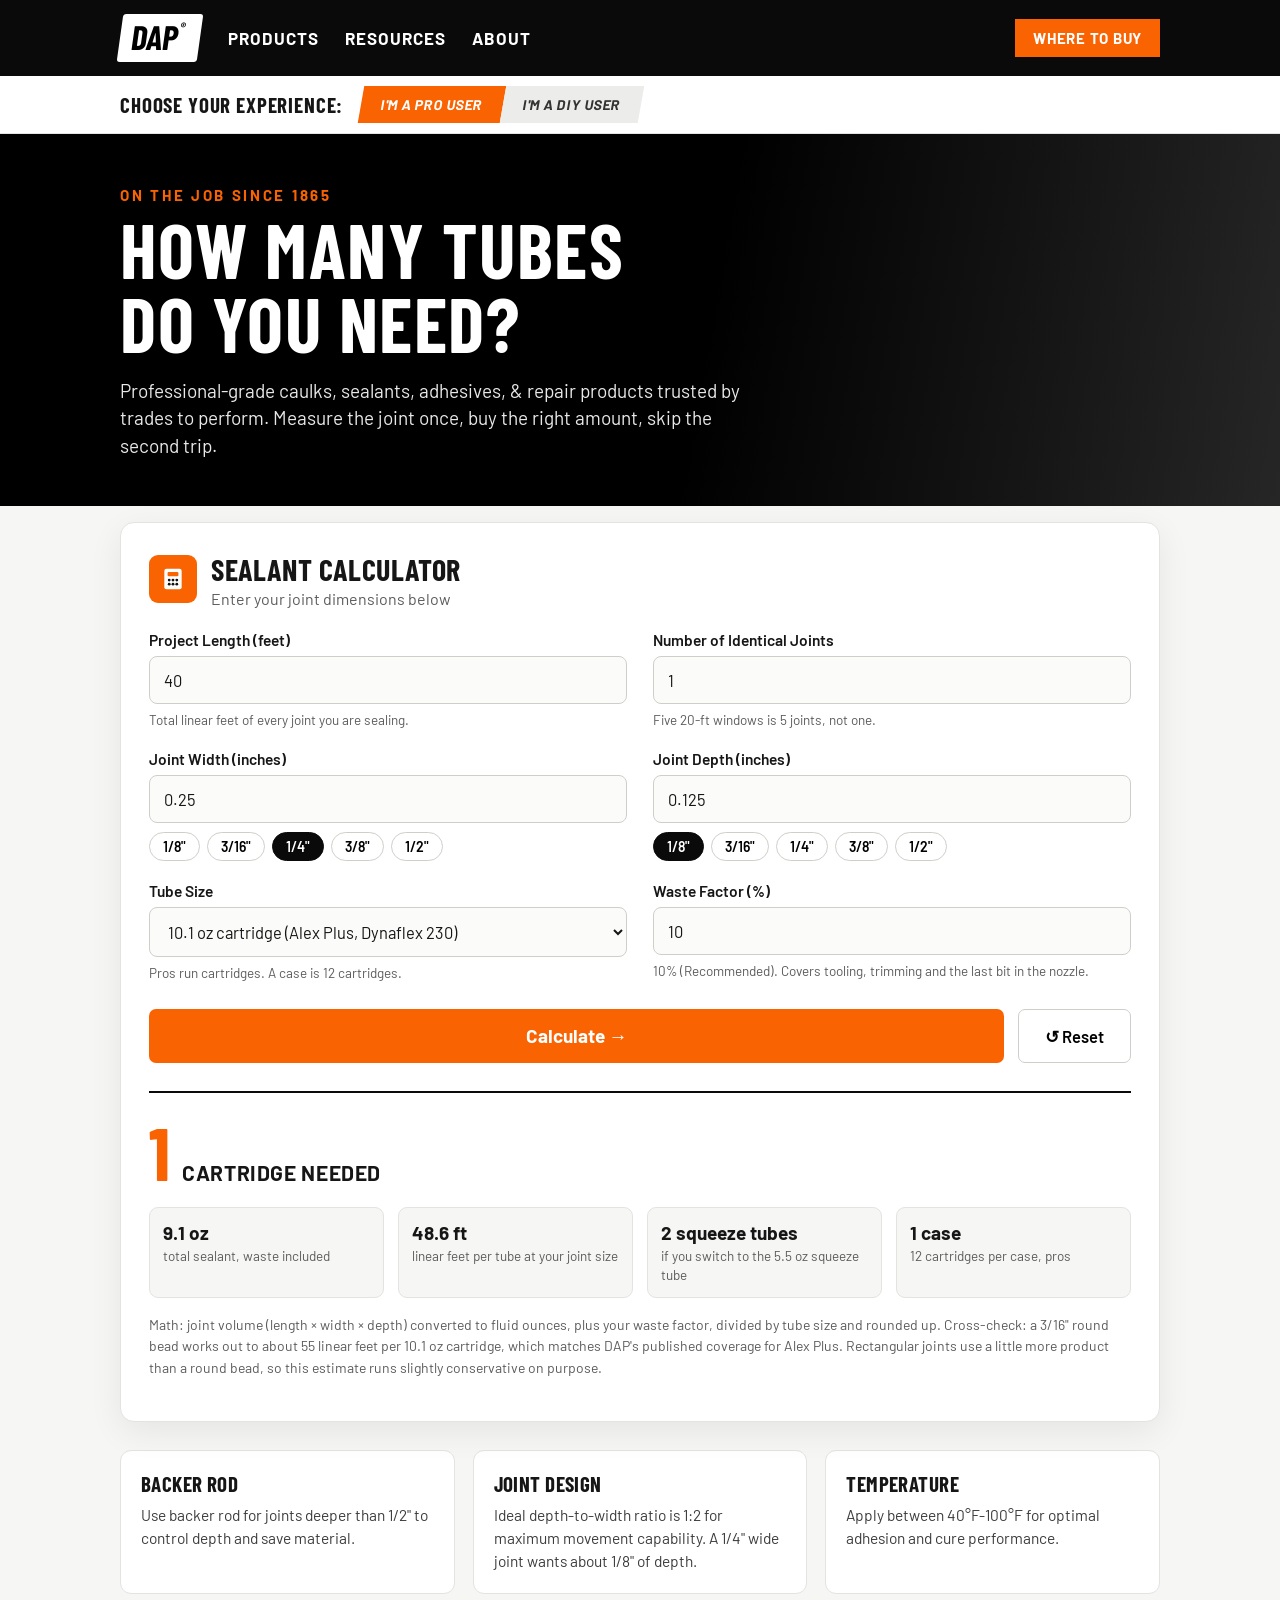
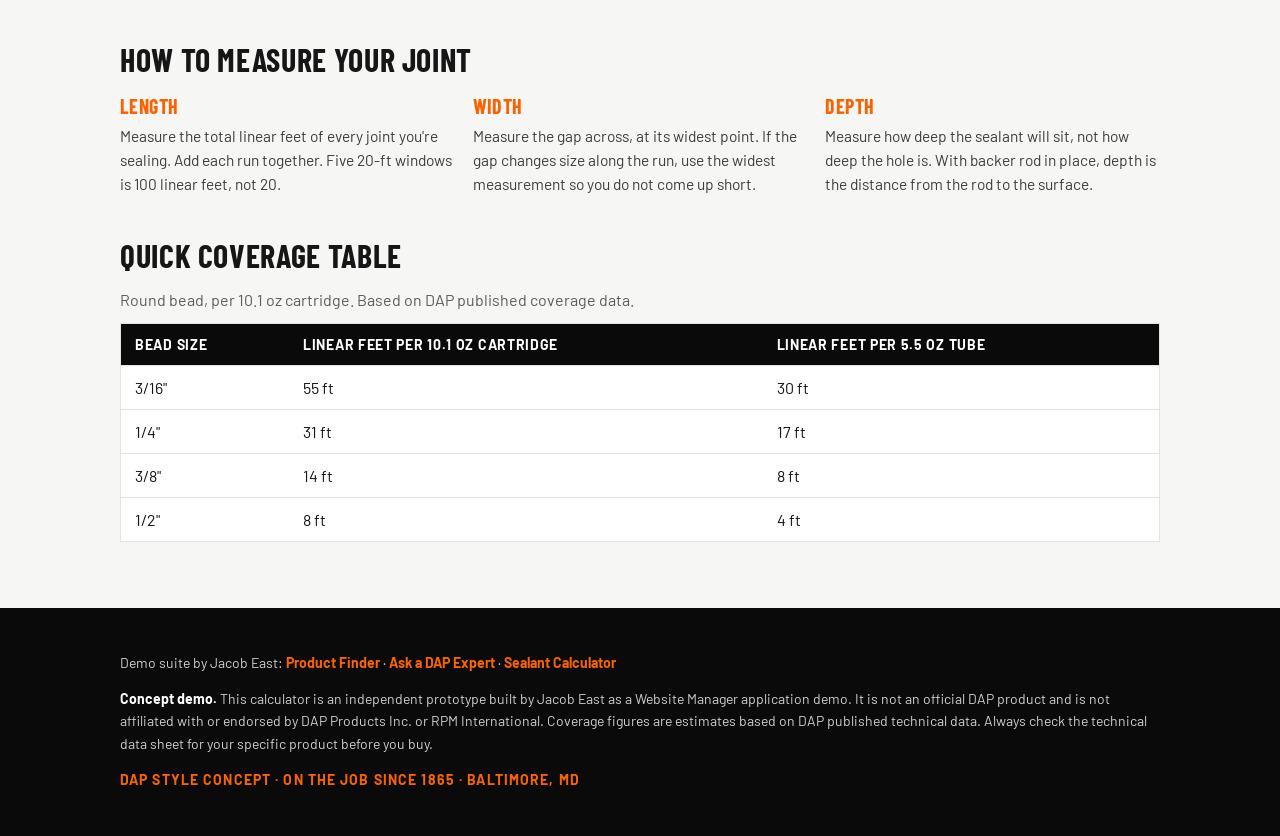
==== calculator/index.html @ 582e97b7 "DAP Website Manager application mini site" ====
<!DOCTYPE html>
<html lang="en">
<head>
<meta charset="UTF-8">
<meta name="viewport" content="width=device-width, initial-scale=1.0">
<title>DAP Sealant Calculator - How Many Tubes Do You Need?</title>
<meta name="description" content="Free sealant and caulk calculator in the DAP brand style. Enter your joint length, width and depth to get exact tube counts for 10.1 oz cartridges and 5.5 oz squeeze tubes, using DAP published coverage data.">
<link rel="preconnect" href="https://fonts.googleapis.com">
<link rel="preconnect" href="https://fonts.gstatic.com" crossorigin>
<link href="https://fonts.googleapis.com/css2?family=Barlow+Condensed:wght@600;700&family=Barlow:wght@400;500;600;700&display=swap" rel="stylesheet">
<link rel="stylesheet" href="styles.css">
</head>
<body>

<header class="site-header">
  <div class="wrap header-in">
    <div class="logo" aria-label="DAP style logo">DAP<span class="logo-r">®</span></div>
    <nav class="main-nav" aria-label="Main">
      <span>Products</span><span>Resources</span><span>About</span>
    </nav>
    <div class="header-cta">Where to Buy</div>
  </div>
  <div class="experience-bar">
    <div class="wrap exp-in">
      <span class="exp-label">Choose your experience:</span>
      <div class="exp-toggle" role="group" aria-label="Experience">
        <button type="button" id="expPro" class="exp-btn active">I'm a Pro User</button>
        <button type="button" id="expDiy" class="exp-btn">I'm a DIY User</button>
      </div>
    </div>
  </div>
</header>

<section class="hero">
  <div class="wrap">
    <p class="hero-kicker">On the job since 1865</p>
    <h1>How many tubes<br>do you need?</h1>
    <p class="hero-sub">Professional-grade caulks, sealants, adhesives, &amp; repair products trusted by trades to perform. Measure the joint once, buy the right amount, skip the second trip.</p>
  </div>
</section>

<main class="wrap">
  <section class="calc-card" aria-labelledby="calcTitle">
    <div class="calc-head">
      <div class="calc-icon" aria-hidden="true">
        <svg viewBox="0 0 24 24" width="26" height="26" fill="none"><rect x="4" y="2.5" width="16" height="19" rx="2" fill="#fff"/><rect x="7" y="5.5" width="10" height="4" rx="1" fill="#f96302"/><g fill="#111"><circle cx="8.5" cy="13" r="1.3"/><circle cx="12" cy="13" r="1.3"/><circle cx="15.5" cy="13" r="1.3"/><circle cx="8.5" cy="16.8" r="1.3"/><circle cx="12" cy="16.8" r="1.3"/><circle cx="15.5" cy="16.8" r="1.3"/></g></svg>
      </div>
      <div>
        <h2 id="calcTitle">Sealant Calculator</h2>
        <p>Enter your joint dimensions below</p>
      </div>
    </div>

    <form id="calcForm" novalidate>
      <div class="grid">
        <div class="field">
          <label for="length">Project Length (feet)</label>
          <input type="number" id="length" inputmode="decimal" min="0" step="any" placeholder="e.g. 40" value="40">
          <p class="hint" id="lengthHint">Total linear feet of every joint you are sealing.</p>
        </div>
        <div class="field">
          <label for="joints">Number of Identical Joints</label>
          <input type="number" id="joints" inputmode="numeric" min="1" step="1" value="1">
          <p class="hint">Five 20-ft windows is 5 joints, not one.</p>
        </div>
        <div class="field">
          <label for="width">Joint Width (inches)</label>
          <input type="number" id="width" inputmode="decimal" min="0" step="any" placeholder="e.g. 0.25" value="0.25">
          <div class="chips" data-target="width">
            <button type="button" data-value="0.125">1/8"</button>
            <button type="button" data-value="0.1875">3/16"</button>
            <button type="button" data-value="0.25" class="chip-on">1/4"</button>
            <button type="button" data-value="0.375">3/8"</button>
            <button type="button" data-value="0.5">1/2"</button>
          </div>
        </div>
        <div class="field">
          <label for="depth">Joint Depth (inches)</label>
          <input type="number" id="depth" inputmode="decimal" min="0" step="any" placeholder="e.g. 0.125" value="0.125">
          <div class="chips" data-target="depth">
            <button type="button" data-value="0.125" class="chip-on">1/8"</button>
            <button type="button" data-value="0.1875">3/16"</button>
            <button type="button" data-value="0.25">1/4"</button>
            <button type="button" data-value="0.375">3/8"</button>
            <button type="button" data-value="0.5">1/2"</button>
          </div>
        </div>
        <div class="field">
          <label for="tube">Tube Size</label>
          <select id="tube">
            <option value="10.1" selected>10.1 oz cartridge (Alex Plus, Dynaflex 230)</option>
            <option value="5.5">5.5 oz squeeze tube (Alex Plus, Kwik Seal Plus)</option>
          </select>
          <p class="hint" id="tubeHint">Pros run cartridges. A case is 12 cartridges.</p>
        </div>
        <div class="field">
          <label for="waste">Waste Factor (%)</label>
          <input type="number" id="waste" inputmode="decimal" min="0" max="50" step="1" value="10">
          <p class="hint">10% (Recommended). Covers tooling, trimming and the last bit in the nozzle.</p>
        </div>
      </div>

      <p class="error" id="error" role="alert" hidden></p>

      <div class="actions">
        <button type="submit" class="btn-calc">Calculate <span aria-hidden="true">→</span></button>
        <button type="button" class="btn-reset" id="resetBtn">↺ Reset</button>
      </div>
    </form>

    <div class="results" id="results" aria-live="polite" hidden>
      <div class="result-main">
        <span class="result-num" id="tubesNeeded">1</span>
        <span class="result-label" id="tubesLabel">cartridge needed</span>
      </div>
      <div class="result-stats">
        <div><strong id="totalOz">0 oz</strong><span>total sealant, waste included</span></div>
        <div><strong id="perTube">0 ft</strong><span>linear feet per tube at your joint size</span></div>
        <div><strong id="altSize">0</strong><span id="altLabel">in the other tube size</span></div>
        <div id="caseRow"><strong id="caseCount">0 cases</strong><span>12 cartridges per case, pros</span></div>
      </div>
      <p class="warning" id="warning" hidden></p>
      <p class="method">Math: joint volume (length × width × depth) converted to fluid ounces, plus your waste factor, divided by tube size and rounded up. Cross-check: a 3/16" round bead works out to about 55 linear feet per 10.1 oz cartridge, which matches DAP's published coverage for Alex Plus. Rectangular joints use a little more product than a round bead, so this estimate runs slightly conservative on purpose.</p>
    </div>
  </section>

  <section class="tips">
    <article>
      <h3>Backer Rod</h3>
      <p>Use backer rod for joints deeper than 1/2" to control depth and save material.</p>
    </article>
    <article>
      <h3>Joint Design</h3>
      <p>Ideal depth-to-width ratio is 1:2 for maximum movement capability. A 1/4" wide joint wants about 1/8" of depth.</p>
    </article>
    <article>
      <h3>Temperature</h3>
      <p>Apply between 40°F-100°F for optimal adhesion and cure performance.</p>
    </article>
  </section>

  <section class="measure">
    <h2>How to Measure Your Joint</h2>
    <div class="measure-grid">
      <div>
        <h3>Length</h3>
        <p>Measure the total linear feet of every joint you're sealing. Add each run together. Five 20-ft windows is 100 linear feet, not 20.</p>
      </div>
      <div>
        <h3>Width</h3>
        <p>Measure the gap across, at its widest point. If the gap changes size along the run, use the widest measurement so you do not come up short.</p>
      </div>
      <div>
        <h3>Depth</h3>
        <p>Measure how deep the sealant will sit, not how deep the hole is. With backer rod in place, depth is the distance from the rod to the surface.</p>
      </div>
    </div>

    <h2 class="table-title">Quick Coverage Table</h2>
    <p class="table-sub">Round bead, per 10.1 oz cartridge. Based on DAP published coverage data.</p>
    <div class="table-wrap">
      <table>
        <thead><tr><th>Bead size</th><th>Linear feet per 10.1 oz cartridge</th><th>Linear feet per 5.5 oz tube</th></tr></thead>
        <tbody>
          <tr><td>3/16"</td><td>55 ft</td><td>30 ft</td></tr>
          <tr><td>1/4"</td><td>31 ft</td><td>17 ft</td></tr>
          <tr><td>3/8"</td><td>14 ft</td><td>8 ft</td></tr>
          <tr><td>1/2"</td><td>8 ft</td><td>4 ft</td></tr>
        </tbody>
      </table>
    </div>
  </section>
</main>

<footer>
  <div class="wrap">
    <p class="suite">Demo suite by Jacob East: <a href="https://arellaeast.github.io/dap-product-finder/">Product Finder</a> · <a href="https://arellaeast.github.io/dap-ask-an-expert/">Ask a DAP Expert</a> · <a href="https://arellaeast.github.io/dap-sealant-calculator/">Sealant Calculator</a></p>
    <p><strong>Concept demo.</strong> This calculator is an independent prototype built by Jacob East as a Website Manager application demo. It is not an official DAP product and is not affiliated with or endorsed by DAP Products Inc. or RPM International. Coverage figures are estimates based on DAP published technical data. Always check the technical data sheet for your specific product before you buy.</p>
    <p class="foot-line">DAP style concept · On the job since 1865 · Baltimore, MD</p>
  </div>
</footer>

<script src="app.js"></script>
</body>
</html>
---- calculator/styles.css ----
:root{
  --dap-orange:#f96302;
  --dap-orange-dark:#d95400;
  --black:#0a0a0a;
  --ink:#161616;
  --gray:#5c5c5c;
  --line:#e3e3e0;
  --bg:#f6f6f4;
  --card:#ffffff;
}
*{box-sizing:border-box}
body{margin:0;font-family:'Barlow',Arial,sans-serif;color:var(--ink);background:var(--bg)}
.wrap{max-width:1080px;margin:0 auto;padding:0 20px}
h1,h2,h3{font-family:'Barlow Condensed','Arial Narrow',Arial,sans-serif;text-transform:uppercase;letter-spacing:.02em;margin:0}

/* Header, dap.com style: black bar, slanted white logo plaque */
.site-header{background:var(--black);color:#fff}
.header-in{display:flex;align-items:center;gap:28px;padding-top:14px;padding-bottom:14px}
.logo{background:#fff;color:#000;font-family:'Barlow Condensed',Arial,sans-serif;font-weight:700;font-size:34px;line-height:1;padding:6px 16px 8px 12px;transform:skewX(-8deg);border-radius:3px}
.logo-r{font-size:12px;vertical-align:top}
.main-nav{display:flex;gap:26px;font-weight:700;text-transform:uppercase;letter-spacing:.06em;font-size:17px}
.main-nav span{cursor:pointer}
.header-cta{margin-left:auto;background:var(--dap-orange);color:#fff;font-weight:700;text-transform:uppercase;letter-spacing:.05em;padding:10px 18px;font-size:15px}
.experience-bar{background:#fff;color:var(--ink);border-bottom:1px solid var(--line)}
.exp-in{display:flex;align-items:center;gap:18px;padding-top:10px;padding-bottom:10px;flex-wrap:wrap}
.exp-label{font-family:'Barlow Condensed',Arial,sans-serif;font-weight:700;font-size:21px;text-transform:uppercase;letter-spacing:.04em}
.exp-toggle{display:flex}
.exp-btn{border:0;cursor:pointer;font-family:'Barlow',Arial,sans-serif;font-weight:700;text-transform:uppercase;font-size:14px;letter-spacing:.04em;padding:10px 20px;background:#ececea;color:#333;transform:skewX(-10deg)}
.exp-btn.active{background:var(--dap-orange);color:#fff}

/* Hero */
.hero{background:linear-gradient(100deg,#000 55%,#262626);color:#fff;padding:52px 0 46px}
.hero-kicker{color:var(--dap-orange);font-weight:700;text-transform:uppercase;letter-spacing:.18em;margin:0 0 8px;font-size:15px}
.hero h1{font-size:clamp(44px,7vw,76px);line-height:.98;font-weight:700}
.hero-sub{max-width:640px;font-size:19px;line-height:1.45;color:#e8e8e8;margin:16px 0 0}

/* Calculator card */
.calc-card{background:var(--card);border:1px solid var(--line);border-radius:14px;padding:28px;margin:-8px auto 0;position:relative;top:24px;box-shadow:0 10px 34px rgba(0,0,0,.07)}
.calc-head{display:flex;gap:14px;align-items:center;margin-bottom:22px}
.calc-icon{background:var(--dap-orange);border-radius:9px;width:48px;height:48px;display:flex;align-items:center;justify-content:center}
.calc-head h2{font-size:30px}
.calc-head p{margin:2px 0 0;color:var(--gray);font-size:16px}
.grid{display:grid;grid-template-columns:1fr 1fr;gap:20px 26px}
.field label{display:block;font-weight:600;font-size:15.5px;margin-bottom:7px}
.field input,.field select{width:100%;padding:13px 14px;font-size:16.5px;font-family:inherit;border:1.5px solid #cfcfc9;border-radius:8px;background:#fbfbfa;color:var(--ink)}
.field input:focus,.field select:focus{outline:2px solid var(--dap-orange);border-color:var(--dap-orange)}
.hint{margin:7px 0 0;color:var(--gray);font-size:13.5px;line-height:1.4}
.chips{display:flex;gap:7px;margin-top:9px;flex-wrap:wrap}
.chips button{border:1.5px solid #cfcfc9;background:#fff;border-radius:999px;padding:5px 13px;font-size:14px;font-family:inherit;cursor:pointer;font-weight:600}
.chips button.chip-on{background:var(--black);color:#fff;border-color:var(--black)}
.error{background:#fdeceb;color:#8c1d04;border:1px solid #f3b8a6;border-radius:8px;padding:11px 14px;font-weight:600}
.actions{display:flex;gap:14px;margin-top:26px;flex-wrap:wrap}
.btn-calc{flex:1;min-width:220px;background:var(--dap-orange);color:#fff;border:0;border-radius:7px;font-size:19px;font-weight:700;font-family:inherit;padding:15px;cursor:pointer;text-transform:none}
.btn-calc:hover{background:var(--dap-orange-dark)}
.btn-reset{background:#fff;border:1.5px solid #cfcfc9;border-radius:7px;font-size:16.5px;font-weight:600;font-family:inherit;padding:15px 26px;cursor:pointer}
.results{margin-top:28px;border-top:2px solid var(--black);padding-top:22px}
.result-main{display:flex;align-items:baseline;gap:12px}
.result-num{font-family:'Barlow Condensed',Arial,sans-serif;font-size:74px;font-weight:700;line-height:1;color:var(--dap-orange)}
.result-label{font-size:21px;font-weight:700;text-transform:uppercase;letter-spacing:.03em}
.result-stats{display:grid;grid-template-columns:repeat(4,1fr);gap:14px;margin-top:18px}
.result-stats div{background:var(--bg);border:1px solid var(--line);border-radius:9px;padding:13px}
.result-stats strong{display:block;font-size:19px}
.result-stats span{color:var(--gray);font-size:13.5px;line-height:1.35;display:block;margin-top:3px}
.warning{background:#fff6e8;border:1px solid #ecc27a;color:#6d4c00;border-radius:8px;padding:12px 14px;font-weight:600;line-height:1.45}
.method{color:var(--gray);font-size:14px;line-height:1.55;margin-top:16px}

/* Tips + measure */
.tips{display:grid;grid-template-columns:repeat(3,1fr);gap:18px;margin:52px 0 8px}
.tips article{background:var(--card);border:1px solid var(--line);border-radius:11px;padding:20px}
.tips h3{font-size:21px;margin-bottom:7px}
.tips p{margin:0;color:#3d3d3d;line-height:1.5;font-size:15.5px}
.measure{padding:38px 0 20px}
.measure h2{font-size:32px;margin-bottom:16px}
.measure-grid{display:grid;grid-template-columns:repeat(3,1fr);gap:18px}
.measure-grid h3{font-size:20px;color:var(--dap-orange);margin-bottom:6px}
.measure-grid p{margin:0;line-height:1.55;color:#3d3d3d;font-size:15.5px}
.table-title{margin-top:40px}
.table-sub{color:var(--gray);margin:4px 0 14px}
.table-wrap{overflow-x:auto}
table{width:100%;border-collapse:collapse;background:#fff;border:1px solid var(--line)}
th,td{padding:12px 14px;text-align:left;border-bottom:1px solid var(--line);font-size:16px}
th{background:var(--black);color:#fff;text-transform:uppercase;font-size:14px;letter-spacing:.05em}

footer{background:var(--black);color:#cfcfcf;margin-top:46px;padding:30px 0;font-size:14px;line-height:1.6}
footer strong{color:#fff}
.foot-line{color:var(--dap-orange);font-weight:700;text-transform:uppercase;letter-spacing:.08em}
.suite a{color:var(--dap-orange);font-weight:700;text-decoration:none}
.suite a:hover{text-decoration:underline}

@media (max-width:760px){
  .grid{grid-template-columns:1fr}
  .result-stats{grid-template-columns:1fr 1fr}
  .tips,.measure-grid{grid-template-columns:1fr}
  .main-nav{display:none}
  .header-cta{font-size:13px;padding:8px 12px}
  .calc-card{padding:20px}
}
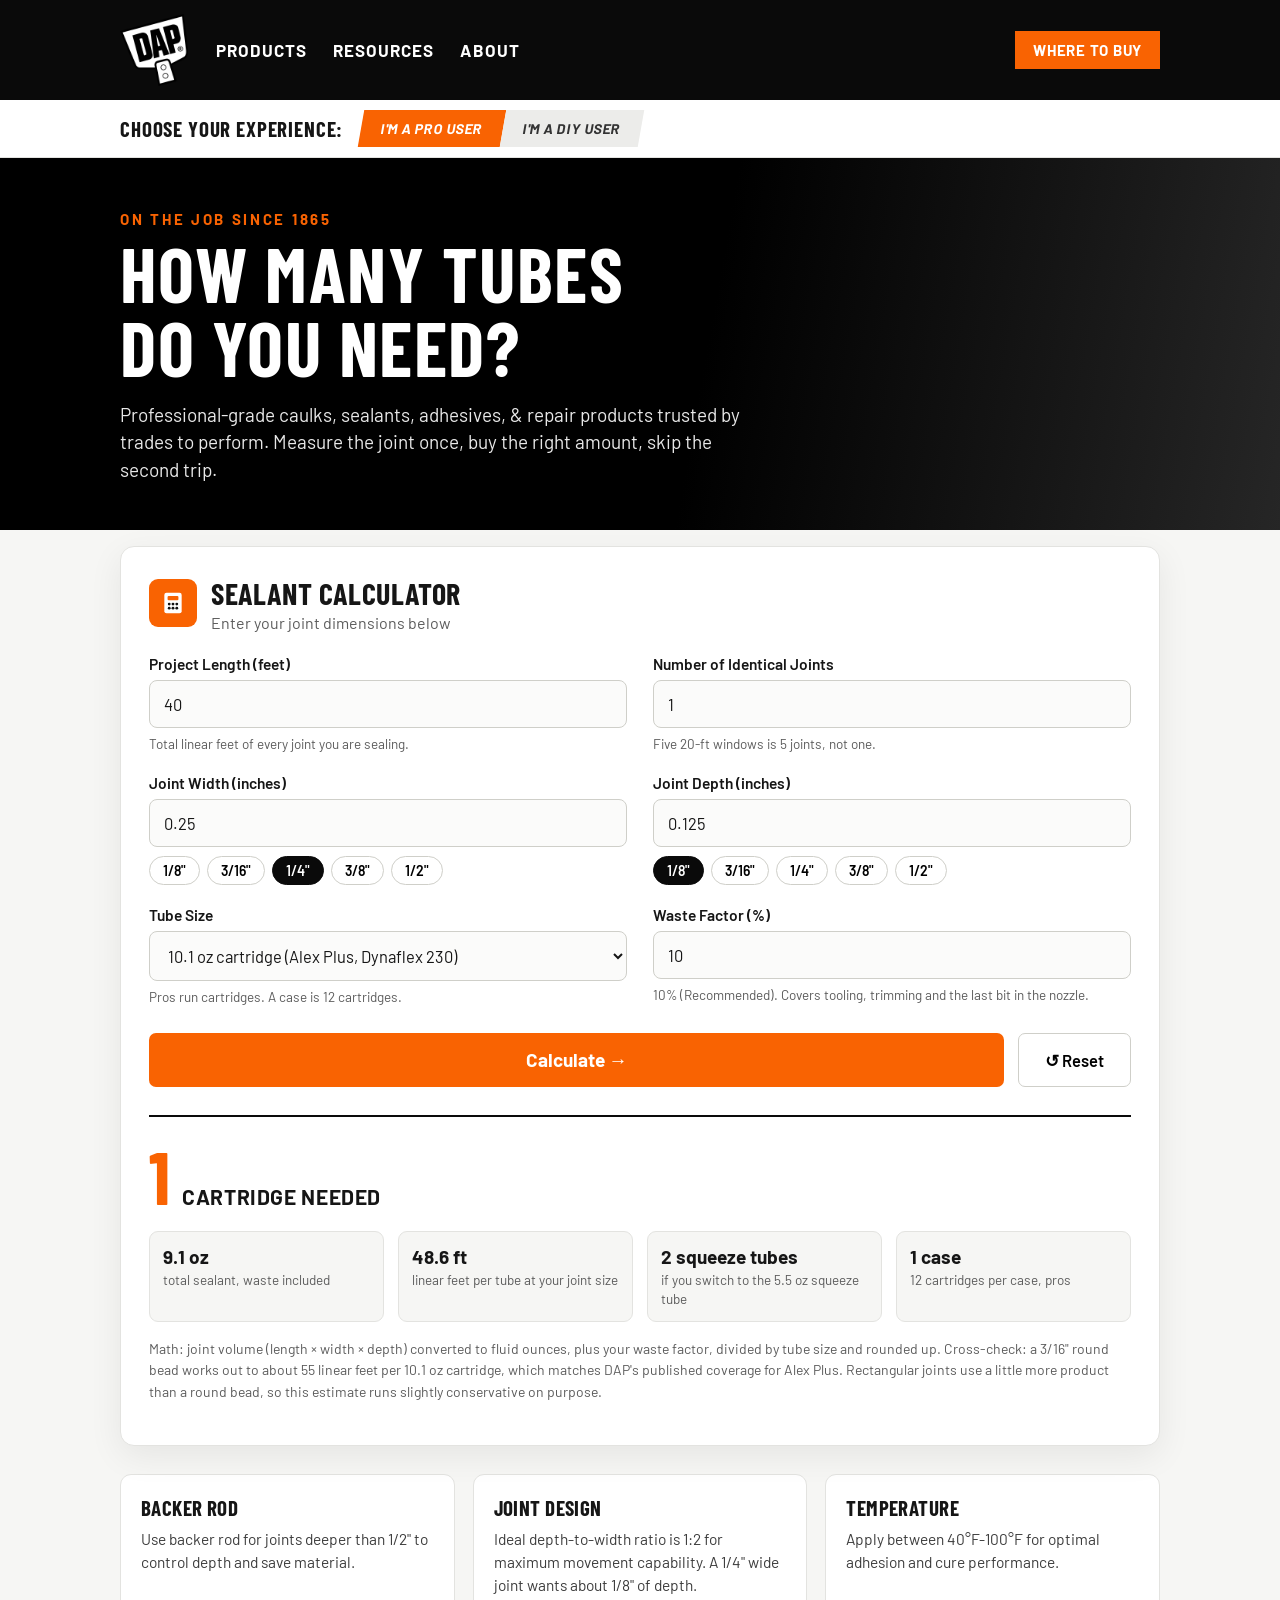
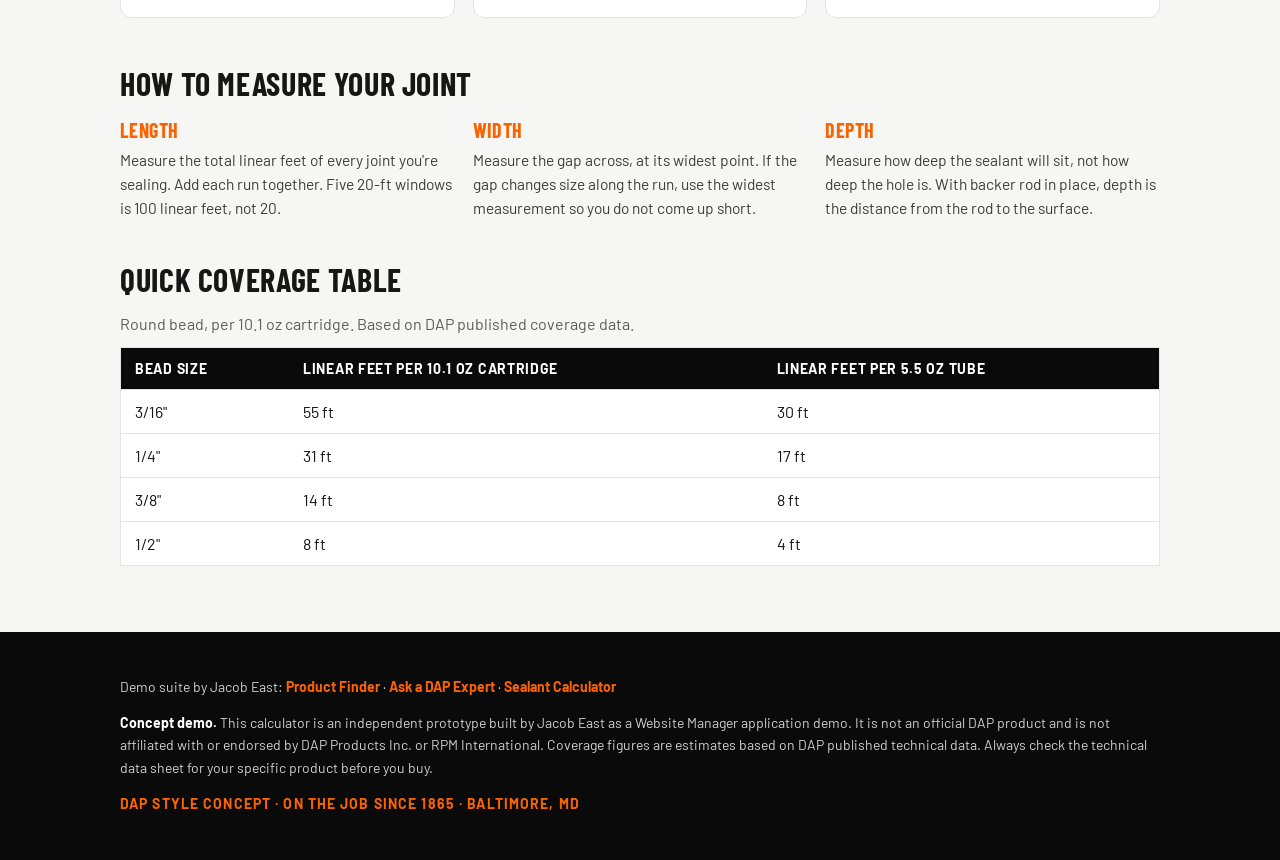
==== commit 63016df2: "Use the official DAP logo asset instead of the CSS recreation" ====
--- a/calculator/index.html
+++ b/calculator/index.html
@@ -14,7 +14,7 @@
 
 <header class="site-header">
   <div class="wrap header-in">
-    <div class="logo" aria-label="DAP style logo">DAP<span class="logo-r">®</span></div>
+    <img class="logo" src="dap-logo.png" alt="DAP">
     <nav class="main-nav" aria-label="Main">
       <span>Products</span><span>Resources</span><span>About</span>
     </nav>
--- a/calculator/styles.css
+++ b/calculator/styles.css
@@ -16,8 +16,7 @@
 /* Header, dap.com style: black bar, slanted white logo plaque */
 .site-header{background:var(--black);color:#fff}
 .header-in{display:flex;align-items:center;gap:28px;padding-top:14px;padding-bottom:14px}
-.logo{background:#fff;color:#000;font-family:'Barlow Condensed',Arial,sans-serif;font-weight:700;font-size:34px;line-height:1;padding:6px 16px 8px 12px;transform:skewX(-8deg);border-radius:3px}
-.logo-r{font-size:12px;vertical-align:top}
+.logo{height:72px;width:auto;display:block}
 .main-nav{display:flex;gap:26px;font-weight:700;text-transform:uppercase;letter-spacing:.06em;font-size:17px}
 .main-nav span{cursor:pointer}
 .header-cta{margin-left:auto;background:var(--dap-orange);color:#fff;font-weight:700;text-transform:uppercase;letter-spacing:.05em;padding:10px 18px;font-size:15px}
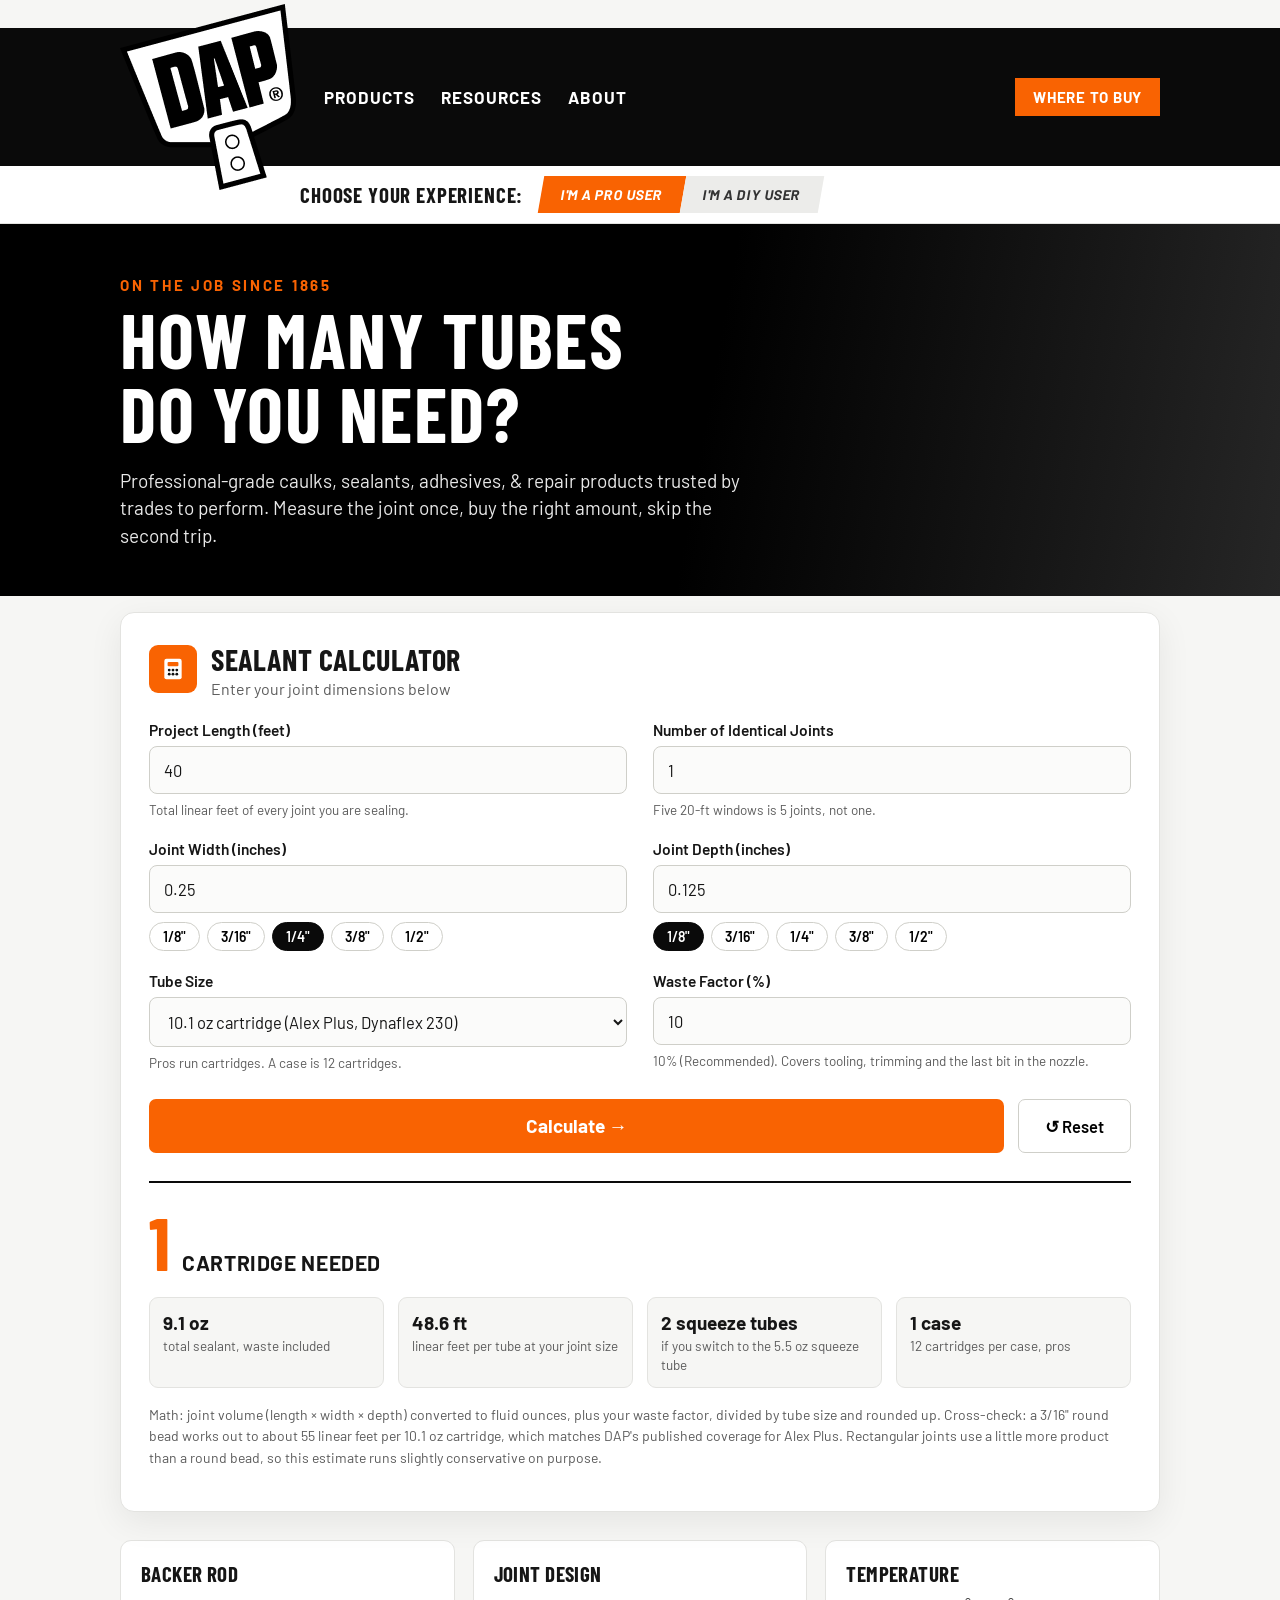
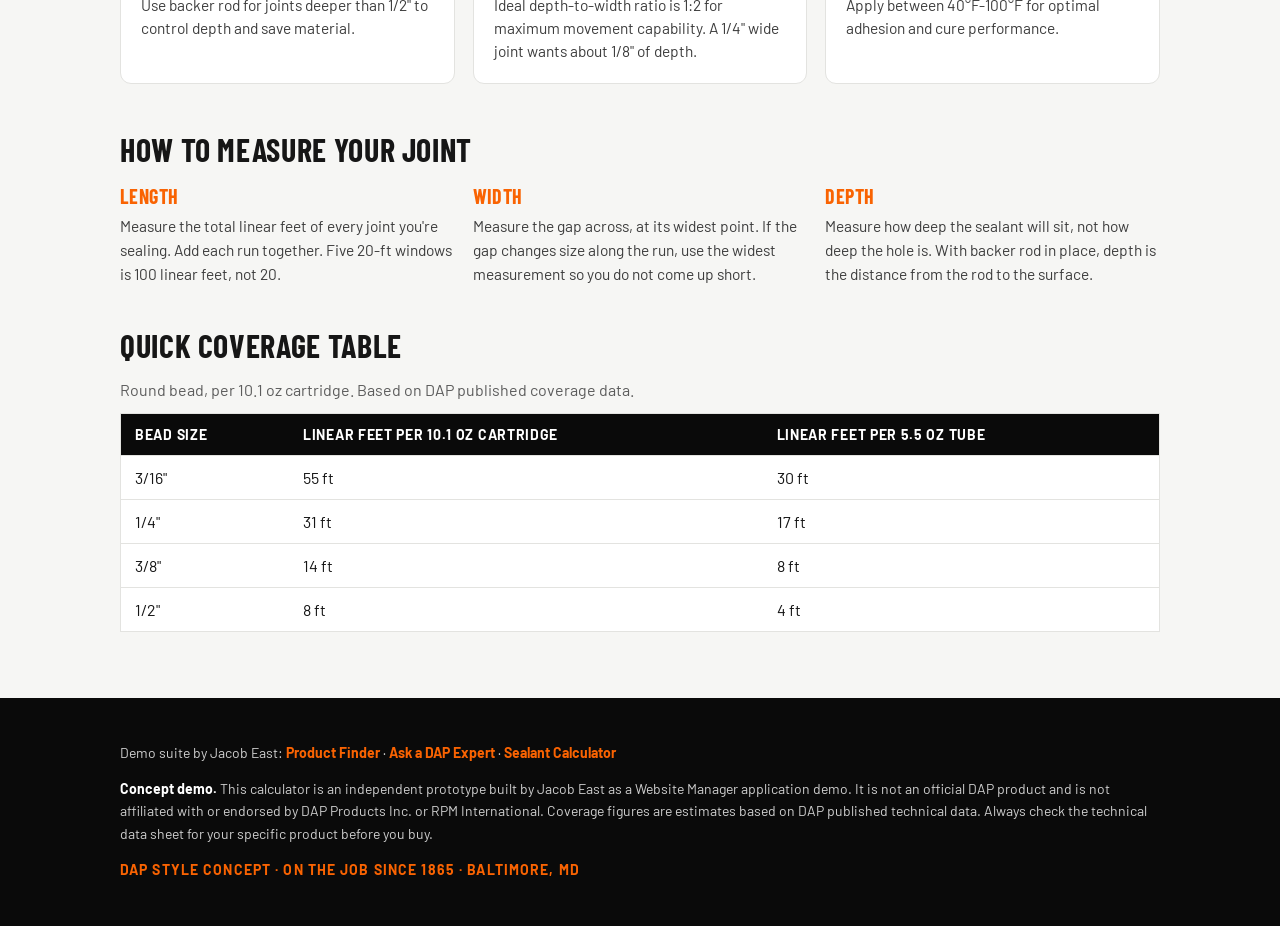
==== commit 7b4b7363: "Position the logo absolutely over the bar (dap.com method) so it adds no bar height; version the sty" ====
--- a/calculator/index.html
+++ b/calculator/index.html
@@ -8,7 +8,7 @@
 <link rel="preconnect" href="https://fonts.googleapis.com">
 <link rel="preconnect" href="https://fonts.gstatic.com" crossorigin>
 <link href="https://fonts.googleapis.com/css2?family=Barlow+Condensed:wght@600;700&family=Barlow:wght@400;500;600;700&display=swap" rel="stylesheet">
-<link rel="stylesheet" href="styles.css">
+<link rel="stylesheet" href="styles.css?v=20261107b">
 </head>
 <body>
 
--- a/calculator/styles.css
+++ b/calculator/styles.css
@@ -13,14 +13,19 @@
 .wrap{max-width:1080px;margin:0 auto;padding:0 20px}
 h1,h2,h3{font-family:'Barlow Condensed','Arial Narrow',Arial,sans-serif;text-transform:uppercase;letter-spacing:.02em;margin:0}
 
-/* Header, dap.com style: black bar, slanted white logo plaque */
-.site-header{background:var(--black);color:#fff}
-.header-in{display:flex;align-items:center;gap:28px;padding-top:14px;padding-bottom:14px}
-.logo{height:72px;width:auto;display:block}
+/* Header, dap.com style: black bar, official logo centered on the bar and overhanging it, like dap.com */
+.site-header{background:var(--black);color:#fff;margin-top:16px;position:relative;z-index:10}
+@media(min-width:1024px){.site-header{margin-top:28px}}
+.header-in{position:relative;display:flex;align-items:center;gap:28px;padding-top:20px;padding-bottom:20px;padding-left:152px}
+@media(min-width:1024px){.header-in{padding-top:50px;padding-bottom:50px;padding-left:224px}}
+.logo{position:absolute;left:20px;top:50%;transform:translateY(-50%);height:110px;width:auto;z-index:2}
+@media(min-width:1024px){.logo{height:186px}}
 .main-nav{display:flex;gap:26px;font-weight:700;text-transform:uppercase;letter-spacing:.06em;font-size:17px}
 .main-nav span{cursor:pointer}
 .header-cta{margin-left:auto;background:var(--dap-orange);color:#fff;font-weight:700;text-transform:uppercase;letter-spacing:.05em;padding:10px 18px;font-size:15px}
-.experience-bar{background:#fff;color:var(--ink);border-bottom:1px solid var(--line)}
+.experience-bar{background:#fff;color:var(--ink);border-bottom:1px solid var(--line);position:relative;z-index:1}
+.exp-in{padding-left:128px}
+@media(min-width:1024px){.exp-in{padding-left:200px}}
 .exp-in{display:flex;align-items:center;gap:18px;padding-top:10px;padding-bottom:10px;flex-wrap:wrap}
 .exp-label{font-family:'Barlow Condensed',Arial,sans-serif;font-weight:700;font-size:21px;text-transform:uppercase;letter-spacing:.04em}
 .exp-toggle{display:flex}
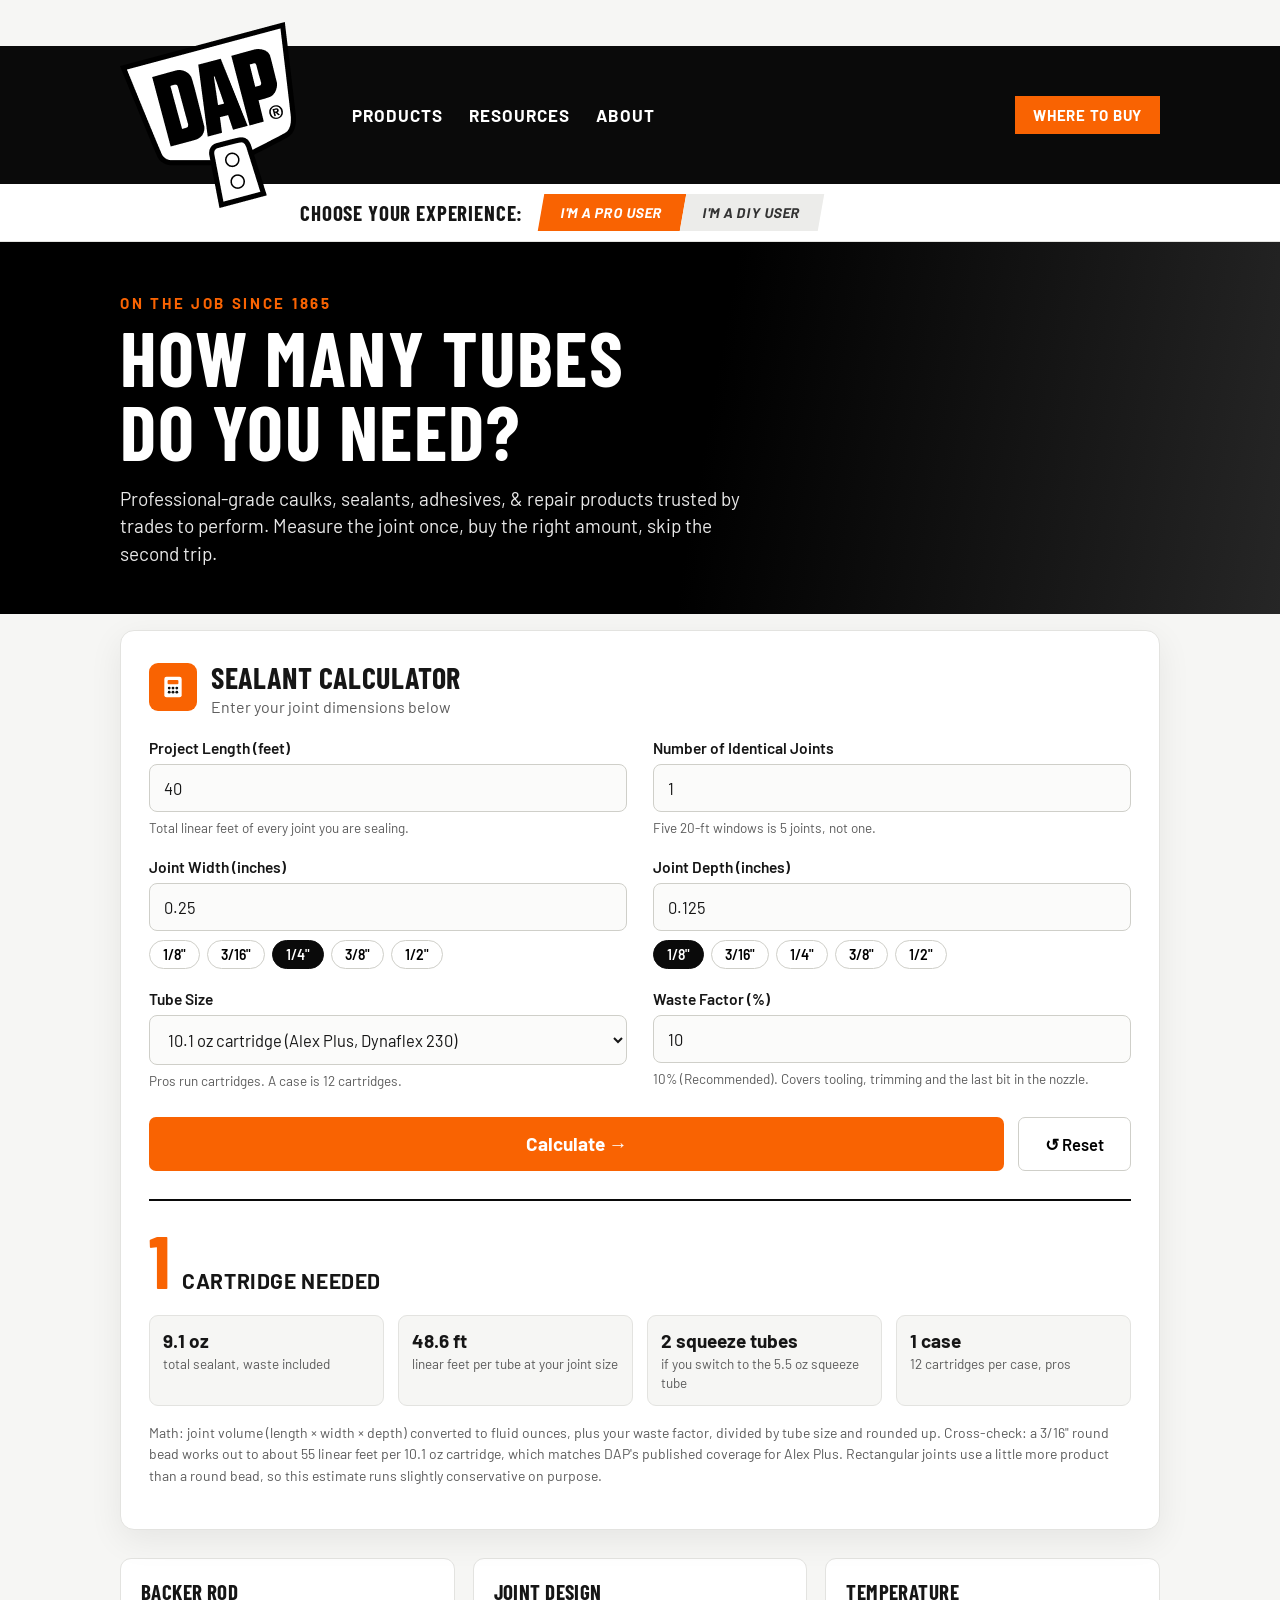
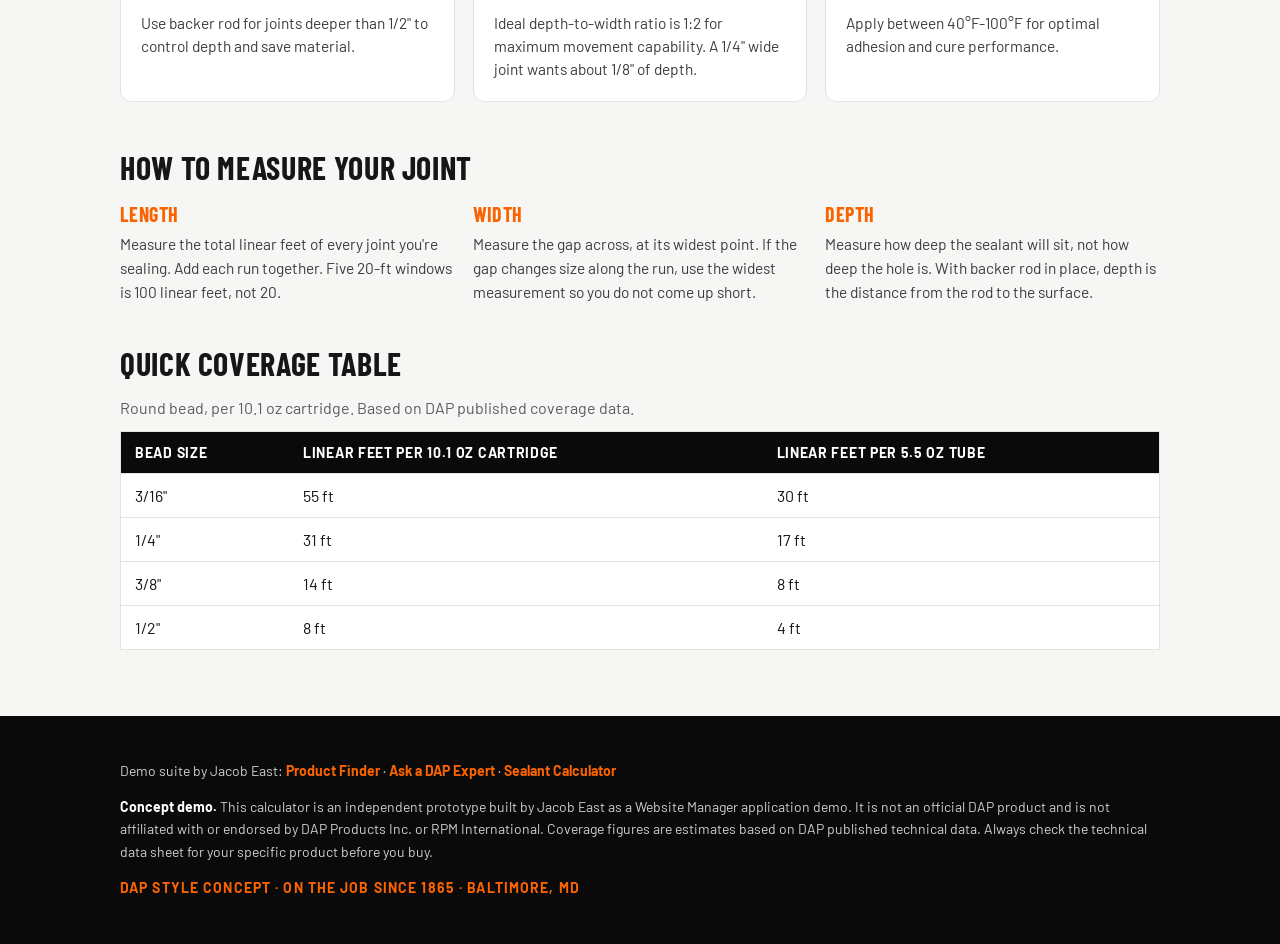
==== commit 721ed363: "Logo links back to the dap.jacobeast.com hub; extra headroom so the logo top never clips" ====
--- a/calculator/index.html
+++ b/calculator/index.html
@@ -8,13 +8,13 @@
 <link rel="preconnect" href="https://fonts.googleapis.com">
 <link rel="preconnect" href="https://fonts.gstatic.com" crossorigin>
 <link href="https://fonts.googleapis.com/css2?family=Barlow+Condensed:wght@600;700&family=Barlow:wght@400;500;600;700&display=swap" rel="stylesheet">
-<link rel="stylesheet" href="styles.css?v=20261107b">
+<link rel="stylesheet" href="styles.css?v=20261107c">
 </head>
 <body>
 
 <header class="site-header">
   <div class="wrap header-in">
-    <img class="logo" src="dap-logo.png" alt="DAP">
+    <a href="/" aria-label="Back to the demo hub"><img class="logo" src="dap-logo.png" alt="DAP"></a>
     <nav class="main-nav" aria-label="Main">
       <span>Products</span><span>Resources</span><span>About</span>
     </nav>
--- a/calculator/styles.css
+++ b/calculator/styles.css
@@ -15,7 +15,7 @@
 
 /* Header, dap.com style: black bar, official logo centered on the bar and overhanging it, like dap.com */
 .site-header{background:var(--black);color:#fff;margin-top:16px;position:relative;z-index:10}
-@media(min-width:1024px){.site-header{margin-top:28px}}
+@media(min-width:1024px){.site-header{margin-top:46px}}
 .header-in{position:relative;display:flex;align-items:center;gap:28px;padding-top:20px;padding-bottom:20px;padding-left:152px}
 @media(min-width:1024px){.header-in{padding-top:50px;padding-bottom:50px;padding-left:224px}}
 .logo{position:absolute;left:20px;top:50%;transform:translateY(-50%);height:110px;width:auto;z-index:2}
